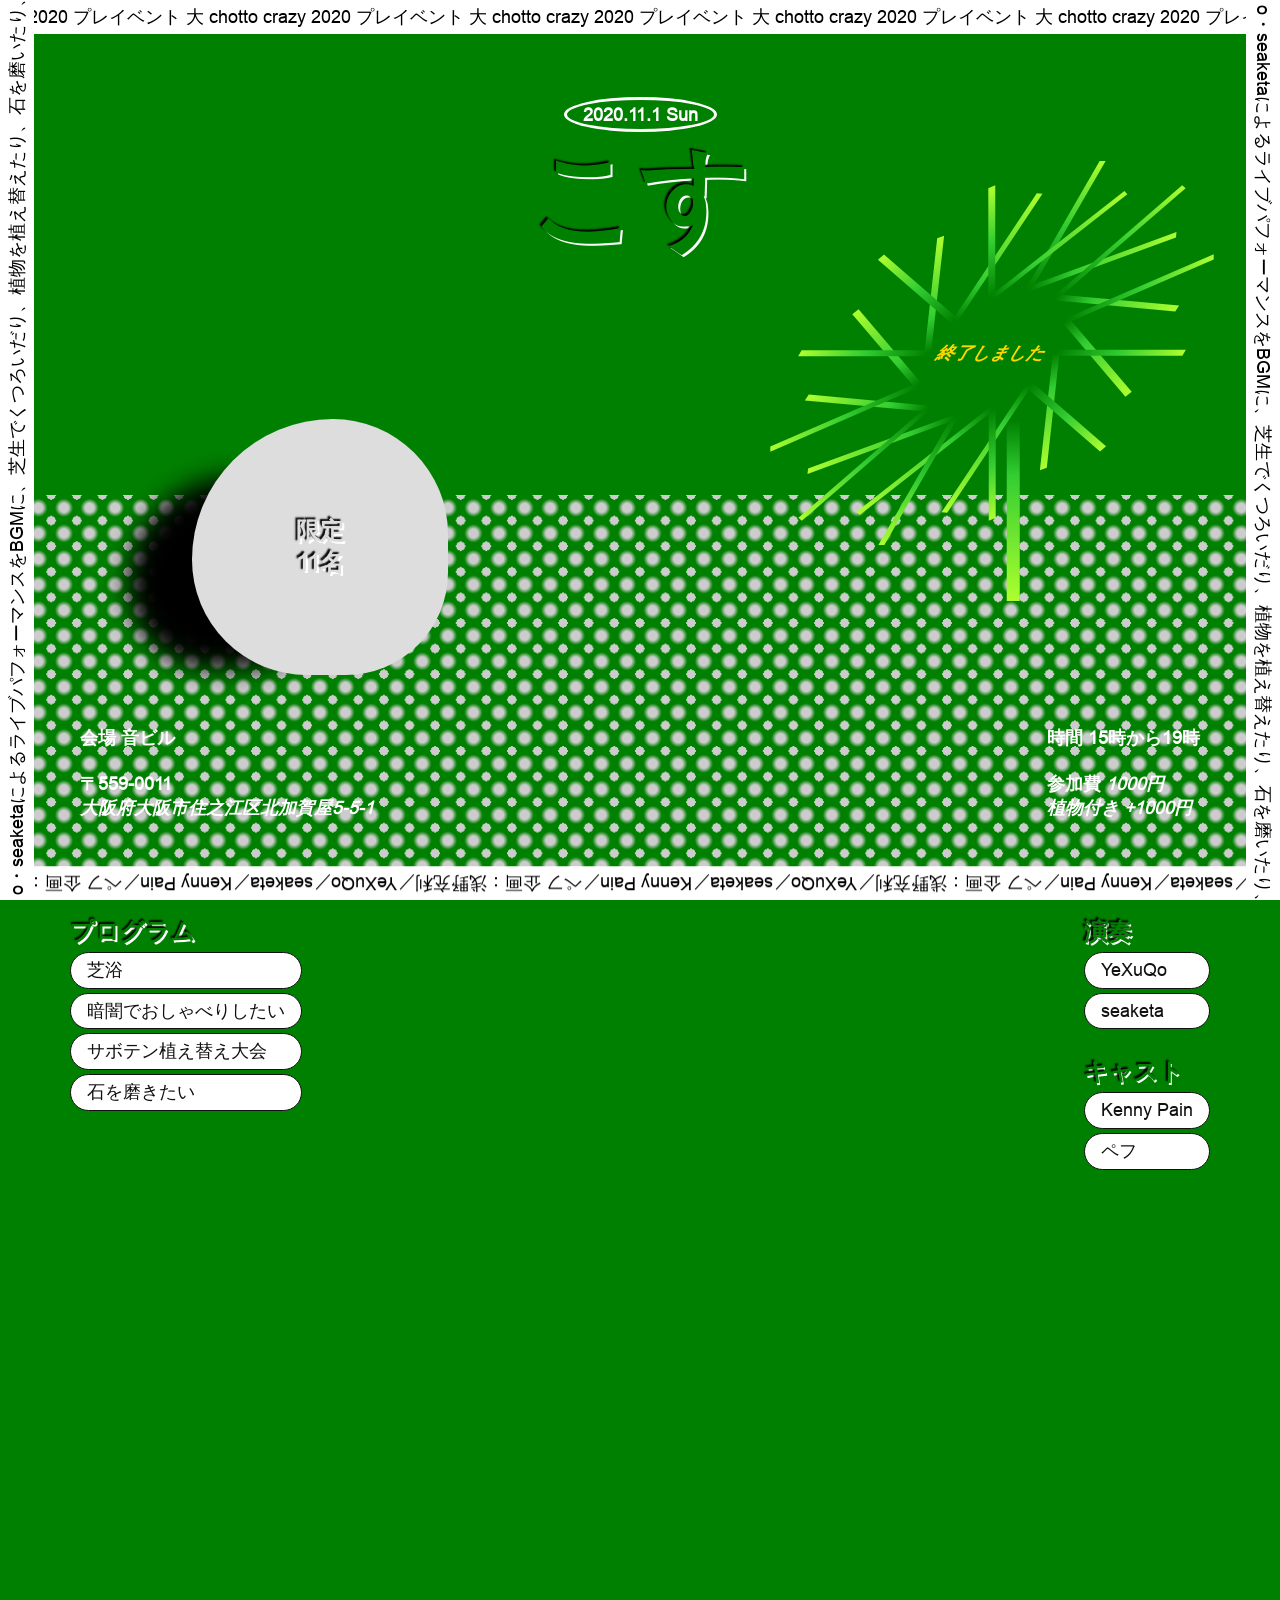
==== pre-event/index.html @ 388c2033 "2020" ====
<!DOCTYPE html>
<html lang="ja">

<head>
    <meta charset="utf-8" />
    <meta name="viewport" content="width=device-width, initial-scale=1.0">
    <meta name="format-detection" content="telephone=no" />
    <link rel="icon" href="icon.png" type="png">

    <!--og:meta-->
    <meta content="website" property="og:type">
    <title>こす | 大 chotto crazy 2020</title>
    <meta content="こす | 大 chotto crazy 2020" property="og:title">
    <meta content="2020.11.1 音ビル 2F B室 | 芝浴・暗闇でおしゃべり・サボテン植え替え大会・石を磨く" name="description">
    <meta content="2020.11.1 音ビル 2F B室 | 芝浴・暗闇でおしゃべり・サボテン植え替え大会・石を磨く" name="og:description">
    <meta property="og:image" content="card.png" />

    <link rel="stylesheet" href="index.css">
    <link rel="stylesheet" href="Zen_Old_Mincho/style.css">
    <link rel="stylesheet" href="css/gizagiza.css">
    <link rel="stylesheet" href="css/gorogoro.css">
    <link rel="stylesheet" href="../programe/style.css">

    <script>
        let directory = "../";
    </script>
    <script src="index.js"></script>
</head>

<body class="kosu">
    <header>
        <input type="button" id="top" class="marquee" value="top">
        <input type="button" id="bottom" class="marquee" value="bottom">
        <input type="button" id="left" class="marquee" value="left">
        <input type="button" id="right" class="marquee" value="right">
    </header>
    <article id="cover">
        <h1>
            <u class="date">2020.11.1 Sun</u><br>
            <b class="ZenOldMincho">こす</b>
        </h1>

        <div id="green">
            <b>終了しました</b>
            <span></span>
            <span></span>
            <span></span>
            <span></span>
            <span></span>
            <span></span>
            <span></span>
            <span></span>
            <span></span>
            <span></span>
            <span></span>
            <span></span>
        </div>

        <div id="gorogoro">
            <b>限定<br>11名</b>
        </div>

        <div id="tsubutsubu"></div>

        <section>
            <h2>
                <span>会場</span> 音ビル<br>
                <br>
                <span>〒559-0011</span><br />
                <i>大阪府大阪市住之江区北加賀屋5-5-1</i>
            </h2>
            <h3>
                <span>時間</span> 15時から19時<br>
                <br>
                <span>参加費</span>
                <i>1000円</i><br />
                <i>植物付き +1000円</i>
            </h3>
        </section>
    </article>

    <footer>
        <nav>
            <p class="programes">
                <strong class="ZenOldMincho">プログラム</strong>
                <button type="button" value="VabHM3IrFZM">芝浴</button>
                <button type="button" value="mCfVYqpQqCU">暗闇でおしゃべりしたい</button>
                <button type="button" value="YxUCCEZE0Zc">サボテン植え替え大会</button>
                <button type="button" value="0QaTxCU5gAg">石を磨きたい</button>
            </p>
            <p class="programes">
                <strong class="ZenOldMincho">演奏</strong>
                <a>YeXuQo</a>
                <a>seaketa</a>
                <br>
                <strong class="ZenOldMincho">キャスト</strong>
                <a>Kenny Pain</a>
                <a>ペフ</a>
            </p>
        </nav>
        <section id="img" onclick="changeIMG()"></section>
    </footer>

    <dialog id="programe">
        <button type="close">閉じる</button>
        <div id="player"></div>
    </dialog>
    <script src="../youtube/dialog.js"></script>
</body>

</html>
---- pre-event/index.css ----
html {
    font-size: 16px;
    height: -webkit-fill-available;
}

@media (orientation: portrait) {
    html {
        font-size: 2.5vw;
        height: -webkit-fill-available;
    }
}

body,
#cover section h2,
#cover section h3,
footer nav p,
footer img {
    padding: 0;
    margin: 0;
}

* {
    box-sizing: border-box;
}

header,
#cover section {
    pointer-events: none;
    user-select: none;
}

@font-face {
    font-family: "Yu Gothic";
    src: url("../thankyou/YuGothR.ttc");
}

@font-face {
    font-family: "Arial";
    src: url("../thankyou/Arial.ttf");
}

h1 u,
header,
#cover section {
    font-family: "Arial", "Yu Gothic", sans-serif;
    font-weight: 600;
}

h1 {
    text-align: center;
}

h1 b {
    font-size: 444%;
}

.marquee,
#cover section h2,
#cover section h3 {
    font-size: 111%;
}

#cover section h2,
#cover section h3 {
    color: #fff;
}

header {
    position: fixed;
    top: 0;
    left: 0;
    right: 0;
}

header,
#cover {
    width: 100%;
    height: 100vh;
    overflow: hidden;
}

header {
    z-index: 2;
}

#cover {
    position: relative;
    padding: 5rem;
    z-index: 1;
}

#cover section {
    position: absolute;
    bottom: 0;
    left: 0;
    right: 0;
    padding: 5rem;
    display: flex;
    flex-wrap: wrap;
    justify-content: space-between;
    width: 100%;
    z-index: 5;
}

footer nav,
footer section {
    margin: 0 2.4rem 2.4rem;
}

footer nav {
    display: flex;
    gap: 1rem;
    flex-wrap: wrap;
    padding: 1rem 2rem;
    align-items: start;
    justify-content: space-between;
}

footer nav strong {
    font-size: 150%;
}

footer #img {
    background-position: center;
    background-repeat: no-repeat;
    background-size: cover;
    cursor: pointer;
    height: calc(100vh - 2.4rem);
    overflow: hidden;
}

.marquee {
    appearance: none;
    background: #fff;
    color: #000;
    border: none;
    outline: none;
    font-family: inherit;
    padding: 0.321rem;
    margin: 0;
    position: absolute;
    z-index: 0;
}

.marquee#top,
.marquee#bottom {
    width: 100%;
}

.marquee#left,
.marquee#right {
    width: 100vh;
}

.marquee#top {
    top: 0;
}

.marquee#bottom {
    bottom: 0;
    transform: rotate(180deg);
}

.marquee#left {
    top: 100%;
    transform-origin: left top;
    transform: rotate(270deg);
}

.marquee#right {
    top: 100%;
    right: 0;
    transform-origin: right top;
    transform: rotate(90deg);
}

#programe {
    max-height: 51vw;
    overflow: hidden;
}
---- pre-event/Zen_Old_Mincho/style.css ----
@font-face {
    font-family: "ZenOldMincho";
    src: url("ZenOldMincho-Medium.ttf"),
        url("ZenOldMincho-Regular.ttf"),
        url("ZenOldMincho-SemiBold.ttf"),
        url("ZenOldMincho-Bold.ttf"),
        url("ZenOldMincho-Black.ttf");
}

.kosu {
    background: green;
}

.ZenOldMincho {
    color: green;
    font-family: "ZenOldMincho", serif;
    text-shadow: -0.1rem -0.1rem 0.1rem #000, 0.1rem 0.1rem #fff;
}

.date {
    text-decoration: none;
    border: solid 0.2rem;
    border-radius: 50%;
    color: #fff;
    padding: 0.25rem 1rem;
    font-size: 75%;
}
---- pre-event/css/gizagiza.css ----
#green {
    float: right;
    position: absolute;
    top: 25%;
    right: 12.5%;
    display: grid;
    place-items: center;
    --r: 10vw;
    width: calc(var(--r) * 2);
    height: calc(var(--r) * 2);
    transform: skewX(-30deg);
}

#green span {
    position: absolute;
    pointer-events: none;
    top: 50%;
    left: 50%;
    width: 0.5vw;
    height: 10vw;
    background: linear-gradient(0deg, green 0%, limegreen 50%, greenyellow 100%);
    transform-origin: center center;
    transform: translate(-50%, -50%) rotate(var(--angle)) translateY(calc(var(--r) * -1));
    transition: 5s;
    z-index: 1;
}

#green span:nth-of-type(1) {
    --angle: 0deg;
}

#green span:nth-of-type(2) {
    --angle: 30deg;
}

#green span:nth-of-type(3) {
    --angle: 60deg;
}

#green span:nth-of-type(4) {
    --angle: 90deg;
}

#green span:nth-of-type(5) {
    --angle: 120deg;
}

#green span:nth-of-type(6) {
    --angle: 150deg;
}

#green span:nth-of-type(7) {
    --angle: 180deg;
}

#green span:nth-of-type(8) {
    --angle: 210deg;
}

#green span:nth-of-type(9) {
    --angle: 240deg;
}

#green span:nth-of-type(10) {
    --angle: 270deg;
}

#green span:nth-of-type(11) {
    --angle: 300deg;
}

#green span:nth-of-type(12) {
    --angle: 330deg;
}

#green span:before {
    content: '';
    position: absolute;
    top: 0;
    left: 0;
    width: 100%;
    height: 100%;
    background: green;
    background: linear-gradient(0deg, green 0%, limegreen 30%, greenyellow 100%);
    transform-origin: center bottom;
    transform: rotate(65deg);
}

#green:hover span,
#green:active span {
    transform:
        translate(-50%, -50%) rotate(calc(var(--angle) + 360deg)) translateY(calc(var(--r) * -1.11));
}

#green b {
    color: gold;
    font-size: 111%;
    font-family: "Arial", "Yu Gothic", sans-serif;
}

#green b:after {
    position: absolute;
    content: '';
    margin-top: 5rem;
    width: 1vw;
    height: 20vh;
    background: linear-gradient(180deg, green 0%, limegreen 30%, greenyellow 100%);
    transform-origin: center top;
    transform: skewX(30deg);
    pointer-events: none;
}
---- pre-event/css/gorogoro.css ----
#gorogoro {
    background: #ddd;
    border-radius: 55% 45% 40%;
    box-shadow: -7.5vw 2vw 2vw -2.5vw #000;
    display: grid;
    place-items: center;
    position: absolute;
    bottom: 25%;
    left: 15%;
    width: 20vw;
    height: 20vw;
    transform: scale(1);
    animation: morphing 11s linear infinite;
}

@keyframes morphing {
    0% {
        border-radius: 50% 40% 35%;
        transform: scale(1);
    }

    25% {
        border-radius: 40% 35% 40%;
        transform: scale(1.02);
    }

    50% {
        border-radius: 35% 40% 50%;
        transform: scale(1);
    }

    75% {
        border-radius: 40% 50% 40%;
        transform: scale(0.98);
    }
}

#gorogoro b {
    color: #ddd;
    text-shadow: -0.1rem -0.1rem 0.1rem #000, 0.1rem 0.1rem #fff;
    font-size: 150%;
    font-family: "Arial", "Yu Gothic", sans-serif;
    animation: rolling 2.5s linear infinite;
}

@keyframes rolling {
    0% {
        transform: rotate(0deg);
    }

    25% {
        transform: rotate(90deg);
    }

    50% {
        transform: rotate(180deg);
    }

    75% {
        transform: rotate(270deg);
    }

    100% {
        transform: rotate(360deg);
    }
}

#tsubutsubu {
    position: absolute;
    z-index: -1;
    bottom: 0;
    left: 0;
    right: 0;
    width: 100%;
    height: 45vh;
    background-image: radial-gradient(#ccc 25%, transparent 50%),
        radial-gradient(#ccc 25%, transparent 25%);
    background-position: 0 0, 1vw 1vw;
    background-size: 2vw 2vw;
    animation: tsubutsubu 2.5s linear infinite;
}

@keyframes tsubutsubu {
    0% {
        background-image: radial-gradient(#b35900 50%, transparent 50%),
            radial-gradient(gray 15%, transparent 25%);
    }

    20% {
        background-image: radial-gradient(#b35900 40%, transparent 40%),
            radial-gradient(gray 25%, transparent 35%);
    }

    40% {
        background-image: radial-gradient(#b35900 30%, transparent 30%),
            radial-gradient(gray 35%, transparent 25%);
    }

    60% {
        background-image: radial-gradient(#b35900 25%, transparent 40%),
            radial-gradient(gray 45%, transparent 15%);
    }

    80% {
        background-image: radial-gradient(#b35900 30%, transparent 50%),
            radial-gradient(gray 35%, transparent 25%);
    }

    100% {
        background-image: radial-gradient(#b35900 40%, transparent 40%),
            radial-gradient(gray 25%, transparent 35%);
    }
}
---- programe/style.css ----
.programes {
    font-family: "Arial", "Yu Gothic", sans-serif;
    display: flex;
    gap: 0.25rem;
    flex-flow: column;
    justify-content: center;
}

.programes button,
.programes a {
    appearance: none;
    color: #111;
    background: #fff;
    border: solid 1px;
    border-radius: 3rem;
    outline: none;
    padding: 0.25rem 1rem;
    margin: 0;
    font-family: inherit;
    font-size: 111%;
    font-weight: 555;
    text-align: left;
    line-height: 150%;
}

.programes button {
    cursor: help;
}

#programe button {
    position: absolute;
    top: 1rem;
    right: 1rem;
}

#programe {
    padding: 0;
    width: 90vw;
    max-width: 75rem;
    height: 90vh;
}

#programe iframe {
    border: none;
    outline: none;
    width: 100%;
    height: 100%;
}
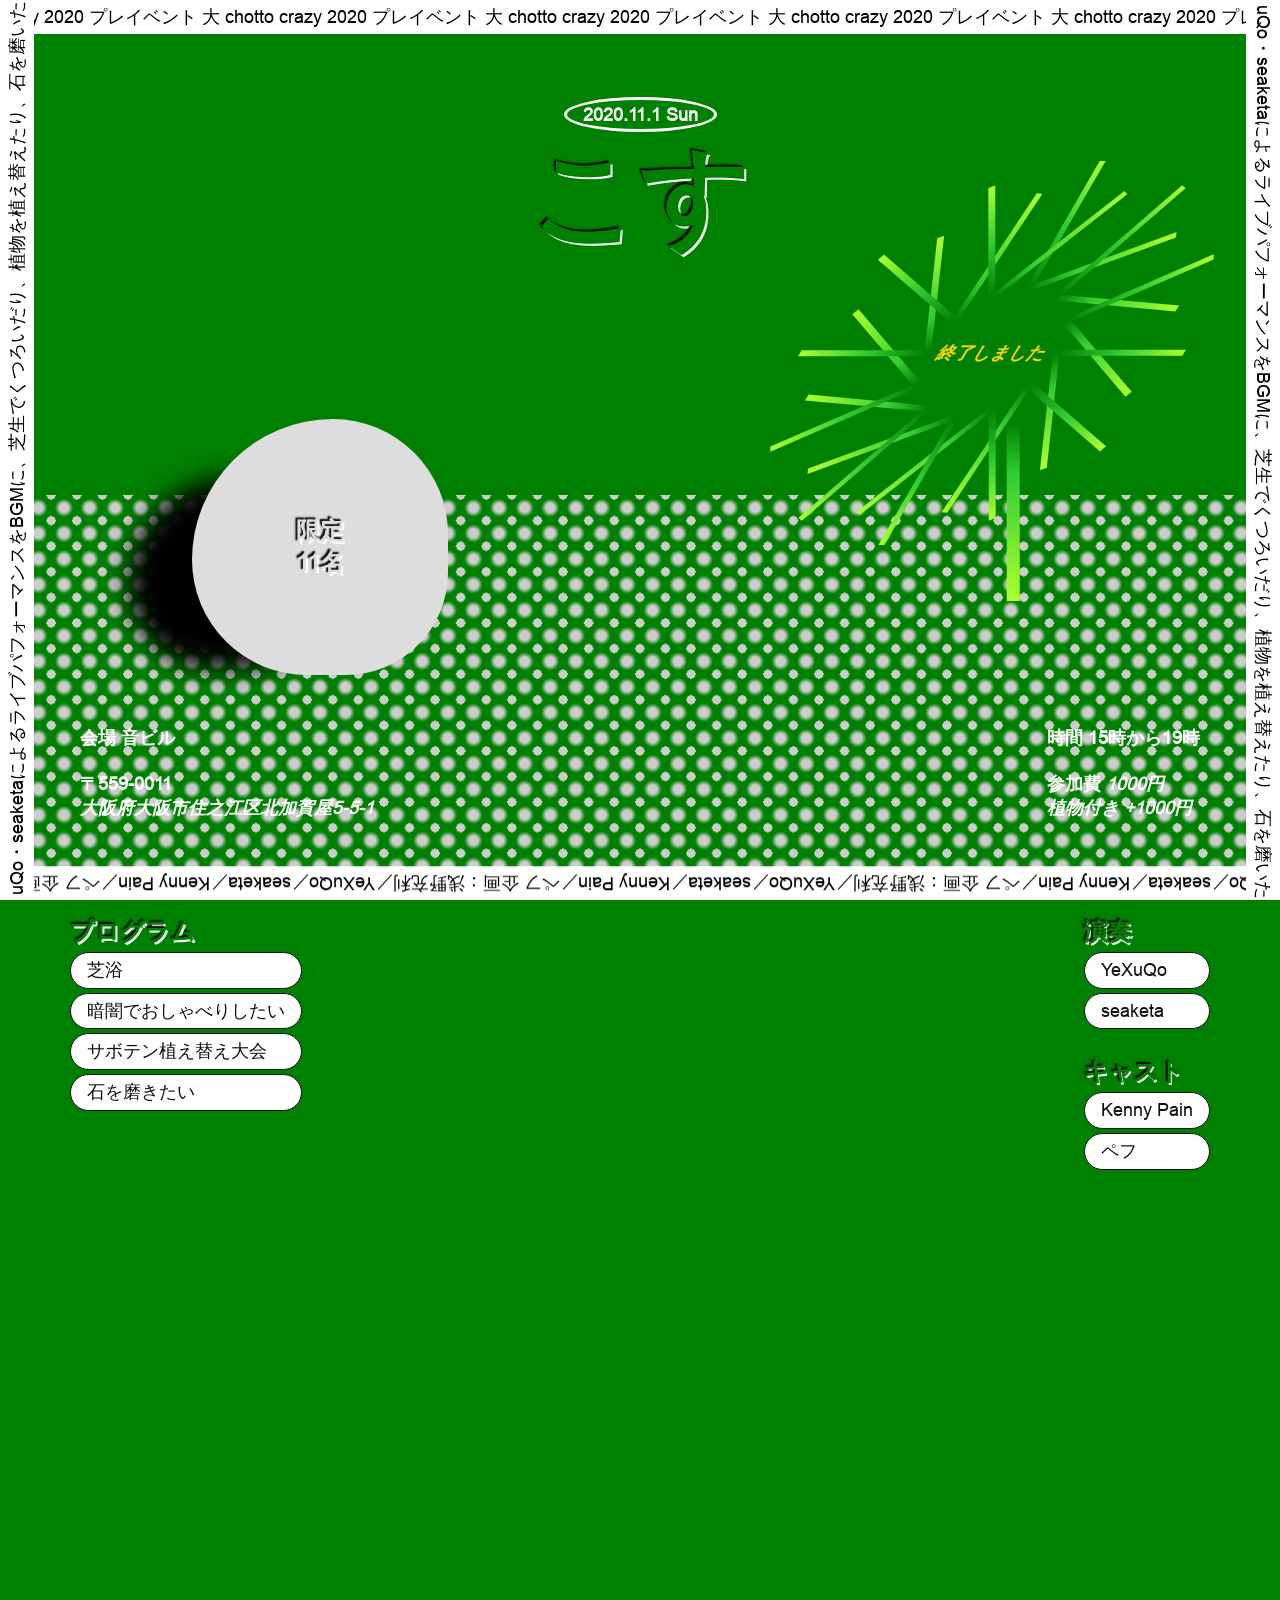
==== commit 72b5dfa8: "2020" ====
--- a/pre-event/index.html
+++ b/pre-event/index.html
@@ -105,6 +105,8 @@
         <button type="close">閉じる</button>
         <div id="player"></div>
     </dialog>
+    <script src="../youtube/script.js"></script>
+    <script src="../youtube/video.js"></script>
     <script src="../youtube/dialog.js"></script>
 </body>
 
